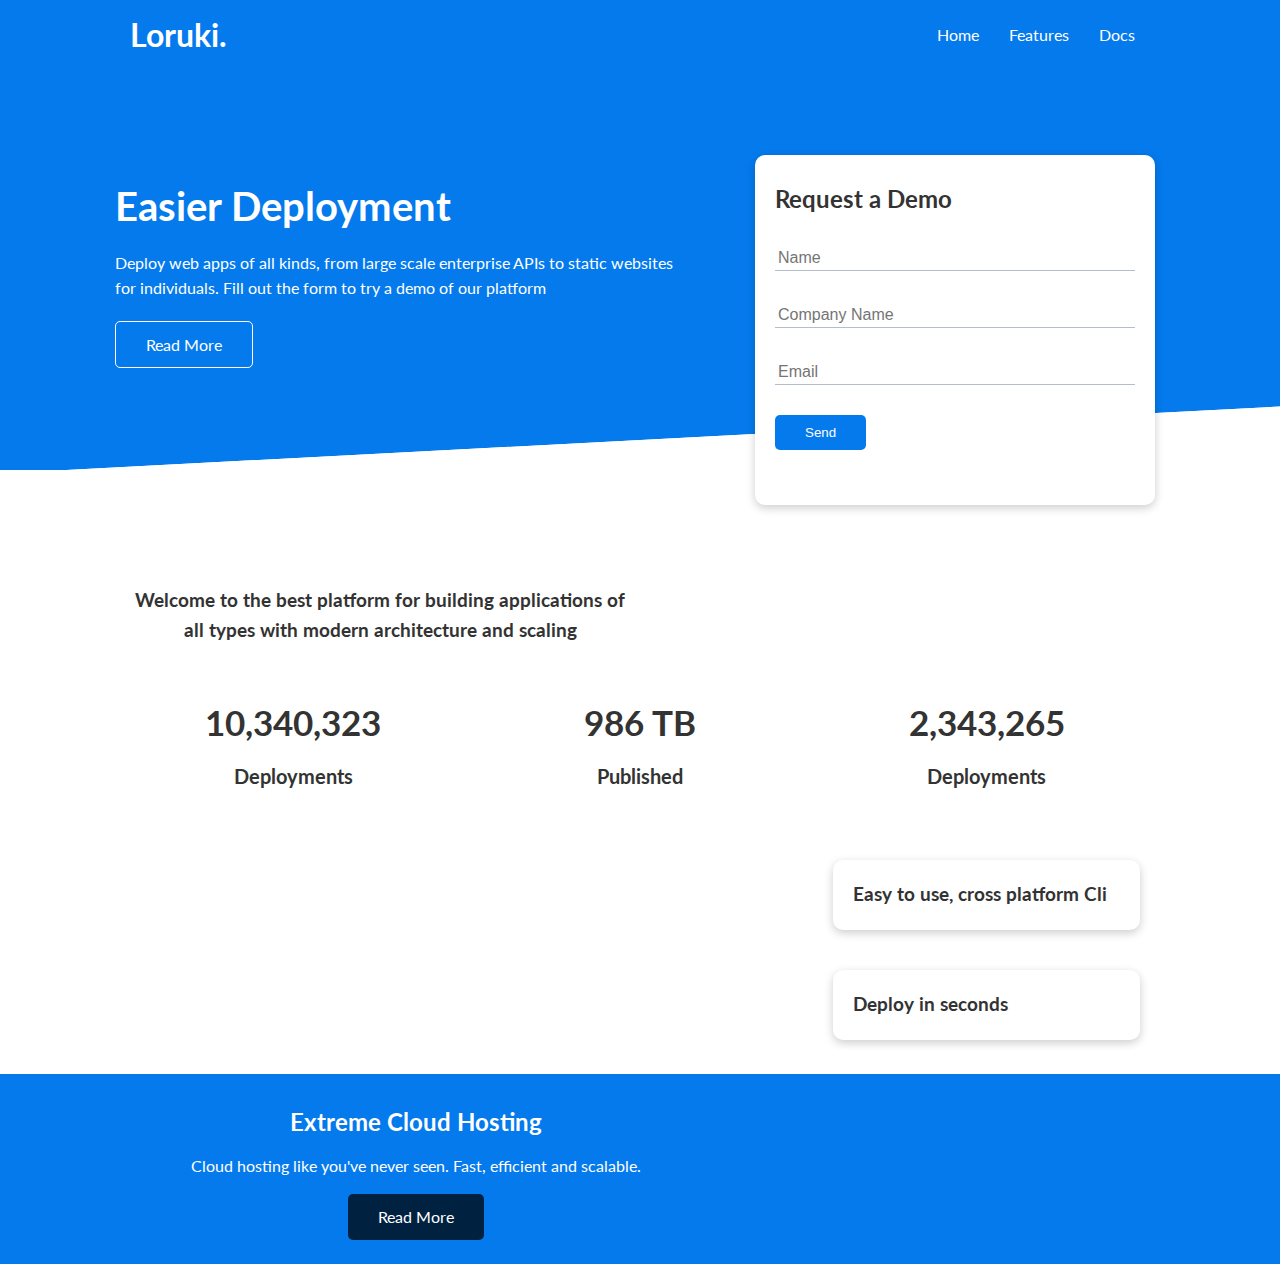
==== index.html @ 221ae25b "following along" ====
<!DOCTYPE html>
<html lang="en">
<head>
    <meta charset="UTF-8">
    <meta name="viewport" content="width=device-width, initial-scale=1.0">
    <link rel="stylesheet" href="https://cdnjs.cloudflare.com/ajax/libs/font-awesome/5.15.1/css/all.min.css" integrity="sha512-+4zCK9k+qNFUR5X+cKL9EIR+ZOhtIloNl9GIKS57V1MyNsYpYcUrUeQc9vNfzsWfV28IaLL3i96P9sdNyeRssA==" crossorigin="anonymous" />
    <link rel="stylesheet" href="./css/style.css">
    <link rel="stylesheet" href="./css/utilities.css">
    <title>Loruki | Cloud Hosting For Everyone</title>
</head>

<body>
    <div class="navbar">
        <div class="container flex">
            <h1 class="logo">Loruki.</h1>
            <nav>
                <ul>
                    <li><a href="index.html">Home</a></li>
                    <li><a href="features.html">Features</a></li>
                    <li><a href="docs.html">Docs</a></li>
                </ul>
            </nav>
        </div>
    </div>

    <section class="showcase">
        <div class="container grid">
            <div class="showcase-text">
                <h1>Easier Deployment</h1>
                <p>Deploy web apps of all kinds, from large scale enterprise APIs to static websites for individuals. Fill out the form to try a demo of our platform</p>
                <a href="features.html" class="btn btn-outline">Read More</a>
            </div>

            <div class="showcase-form card">
                <h2>Request a Demo</h2>
                <form action="">
                    <div class="form-control">
                        <input type="text" name="name" placeholder="Name" required>
                    </div>
                    <div class="form-control">
                        <input type="text" name="company" placeholder="Company Name" required>
                    </div>
                    <div class="form-control">
                        <input type="text" name="email" placeholder="Email" required>
                    </div>
                    <input type="submit" value="Send" class="btn btn-primary">
                </form>
            </div>
        </div>
    </section>

    <section class="stats">
        <div class="container">
            <h3 class="stats-heading text-center my-1">
                Welcome to the best platform for building applications of all types with modern architecture and scaling
            </h3>

            <div class="grid grid-3 text-center my-4">
                <div>
                    <i class="fas fa-server fa-3x"></i>
                    <h3>10,340,323</h3>
                    <p class="text-secondary">Deployments</p>
                </div>
                <div>
                    <i class="fas fa-upload fa-3x"></i>
                    <h3>986 TB</h3>
                    <p class="text-secondary">Published</p>
                </div>
                <div>
                    <i class="fas fa-project-diagram fa-3x"></i>
                    <h3>2,343,265</h3>
                    <p class="text-secondary">Deployments</p>
                </div>
            </div>
        </div>
    </section>

    <section class="cli">
        <div class="container grid">
            <img src="images/cli.png" alt="">
            <div class="card">
                <h3>Easy to use, cross platform Cli</h3>
            </div>
            <div class="card">
                <h3>Deploy in seconds</h3>
            </div>
        </div>
    </section>

    <section class="cloud bg-primary my-2 py-2">
        <div class="container grid">
            <div class="text-center">
                <h2 class="lg">Extreme Cloud Hosting</h2>
                <p class="lead my-1">Cloud hosting like you've never seen. Fast, efficient and scalable.</p>
                <a href="features.html" class="btn btn-dark">Read More</a>
            </div>
            <img src="images/cloud.png" alt="">
        </div>
    </section>
</body>
</html>
---- css/style.css ----
@import url('https://fonts.googleapis.com/css2?family=Lato:wght@300&display=swap');

:root {
    --primary-color: #047aed;
    --secondary-color: #1c3fa8;
    --dark-color: #002240;
    --light-color: #f4f4f4;
}

* {
    box-sizing: border-box;
    padding: 0;
    margin: 0;
}

body {
    font-family: 'Lato', sans-serif;
    color: #333;
    line-height: 1.6;
}

ul {
    list-style-type: none;
}

a {
    text-decoration: none;
    color: #333;
}

h1, h2 {
    line-height: 1.2;
    margin: 10px 0;

}

p {
    margin: 10px 0;
}

img {
    width: 100%;
}

/* Navbar */
.navbar {
    background-color: var(--primary-color);
    color: #fff;
    height: 70px;
}

.navbar .flex {
    justify-content: space-between;
}

.navbar ul {
    display: flex;
}

.navbar a {
    color: #fff;
    padding: 10px;
    margin: 0 5px;
}

.navbar a:hover {
    border-bottom: 2px #fff solid;
}

/* Showcase */
.showcase {
    height: 400px;
    background: var(--primary-color);
    color: #fff;
    position: relative;
}

.showcase h1 {
    font-size: 40px;
}

.showcase p {
    margin: 20px 0;
}

.showcase .grid {
    grid-template-columns: 55% 45%;
    gap: 30px;
    overflow: visible;
}

.showcase-form {
    position: relative;
    top: 60px;
    height: 350px;
    width: 400px;
    padding: 40px;
    z-index: 100; 
    justify-self:  flex-end;
}

.showcase-form .form-control {
    margin: 30px 0;
}

.showcase-form input[type='text'],
.showcase-form input[type='email'] {
    border: 0;
    border-bottom: 1px solid #b4becb;
    width: 100%;
    padding: 3px;
    font-size: 16px;
}

.showcase-form input:focus {
    outline: none;
}

.showcase::before, 
.showcase::after {
    content: '';
    position: absolute;
    height: 100px;
    bottom: -70px;
    right: 0;
    left: 0;
    background: #fff;
    transform: skewY(-3deg);
    -webkit-transform: skewY(-3deg);
    -moz-transform: skewY(-3deg);
    -ms-transform: skewY(-3deg);
}

/* Stats */
.stats {
    padding-top: 100px;
}

.stats-heading {
    max-width: 500px;
    margin: auto;
}

.stats .grid h3 {
    font-size: 35px;
}

.stats .grid p {
    font-size: 20px;
    font-weight: bold;
}

/* Cli */
.cli .grid {
    grid-template-columns: repeat(3, 1fr);
    grid-template-rows: repeat(2, 1fr);
}

.cli .grid > *:first-child {
    grid-column: 1 / span 2;
    grid-row: 1 /span 2;
}

/* Cloud */
.cloud .grid {
    grid-template-columns: 4fr 3fr;
}
---- css/utilities.css ----
/* Utilities */
.container {
    max-width: 1100px;
    margin: 0  auto;
    overflow: auto;
    padding: 0 40px;
}

.text-center {
    text-align: center;
}

.flex {
    display: flex;
    justify-content: center;
    align-items: center;
    height: 100%;
}

.grid {
    display: grid;
    grid-template-columns: repeat(2, 1fr);
    gap: 20px;
    justify-content: center;
    align-items: center;
    height: 100%;
}

.grid-3 {
    grid-template-columns: repeat(3, 1fr);
}

.card {
    background-color: #fff;
    color: #333;
    border-radius: 10px;
    box-shadow: 0 3px 10px rgba(0,0,0,0.2);
    padding: 20px;
    margin: 10px;
}

.btn {
    display: inline-block;
    padding: 10px 30px;
    cursor: pointer;
    background: var(--primary-color);
    color: #fff;
    border: none;
    border-radius: 5px;
}

.btn-outline {
    background: transparent;
    border: 1px #fff solid;
}

.btn:hover {
    transform: scale(0.98);
}

/* Backgrounds & Colored Buttons */
.bg-primary, .btn-primary {
    background-color: var(--primary-color);
    color: #fff;
}

.bg-secondary, .btn-secondary {
    background-color: var(--secondary-color);
    color: #fff;
}

.bg-dark, .btn-dark {
    background-color: var(--dark-color);
    color: #fff;
}

.bg-light, .btn-light {
    background-color: var(--light-color);
    color: #fff;
}
/* Margin */

.my-1 {
    margin: 1rem 0;
}

.my-2 {
    margin: 1.5rem 0;
}

.my-3 {
    margin: 2rem 0;
}

.my-4 {
    margin: 3rem 0;
}

.my-5 {
    margin: 4rem 0;
}

.m-1 {
    margin: 1rem;
}

.m-2 {
    margin: 1.5rem;
}

.m-3 {
    margin: 2rem;
}

.m-4 {
    margin: 3rem;
}

.m-5 {
    margin: 4rem;
}

/* Padding */

.py-1 {
    padding: 1rem 0;
}

.py-2 {
    padding: 1.5rem 0;
}

.py-3 {
    padding: 2rem 0;
}

.py-4 {
    padding: 3rem 0;
}

.py-5 {
    padding: 4rem 0;
}

.p-1 {
    padding: 1rem;
}

.p-2 {
    padding: 1.5rem;
}

.p-3 {
    padding: 2rem;
}

.p-4 {
    padding: 3rem;
}

.p-5 {
    padding: 4rem;
}
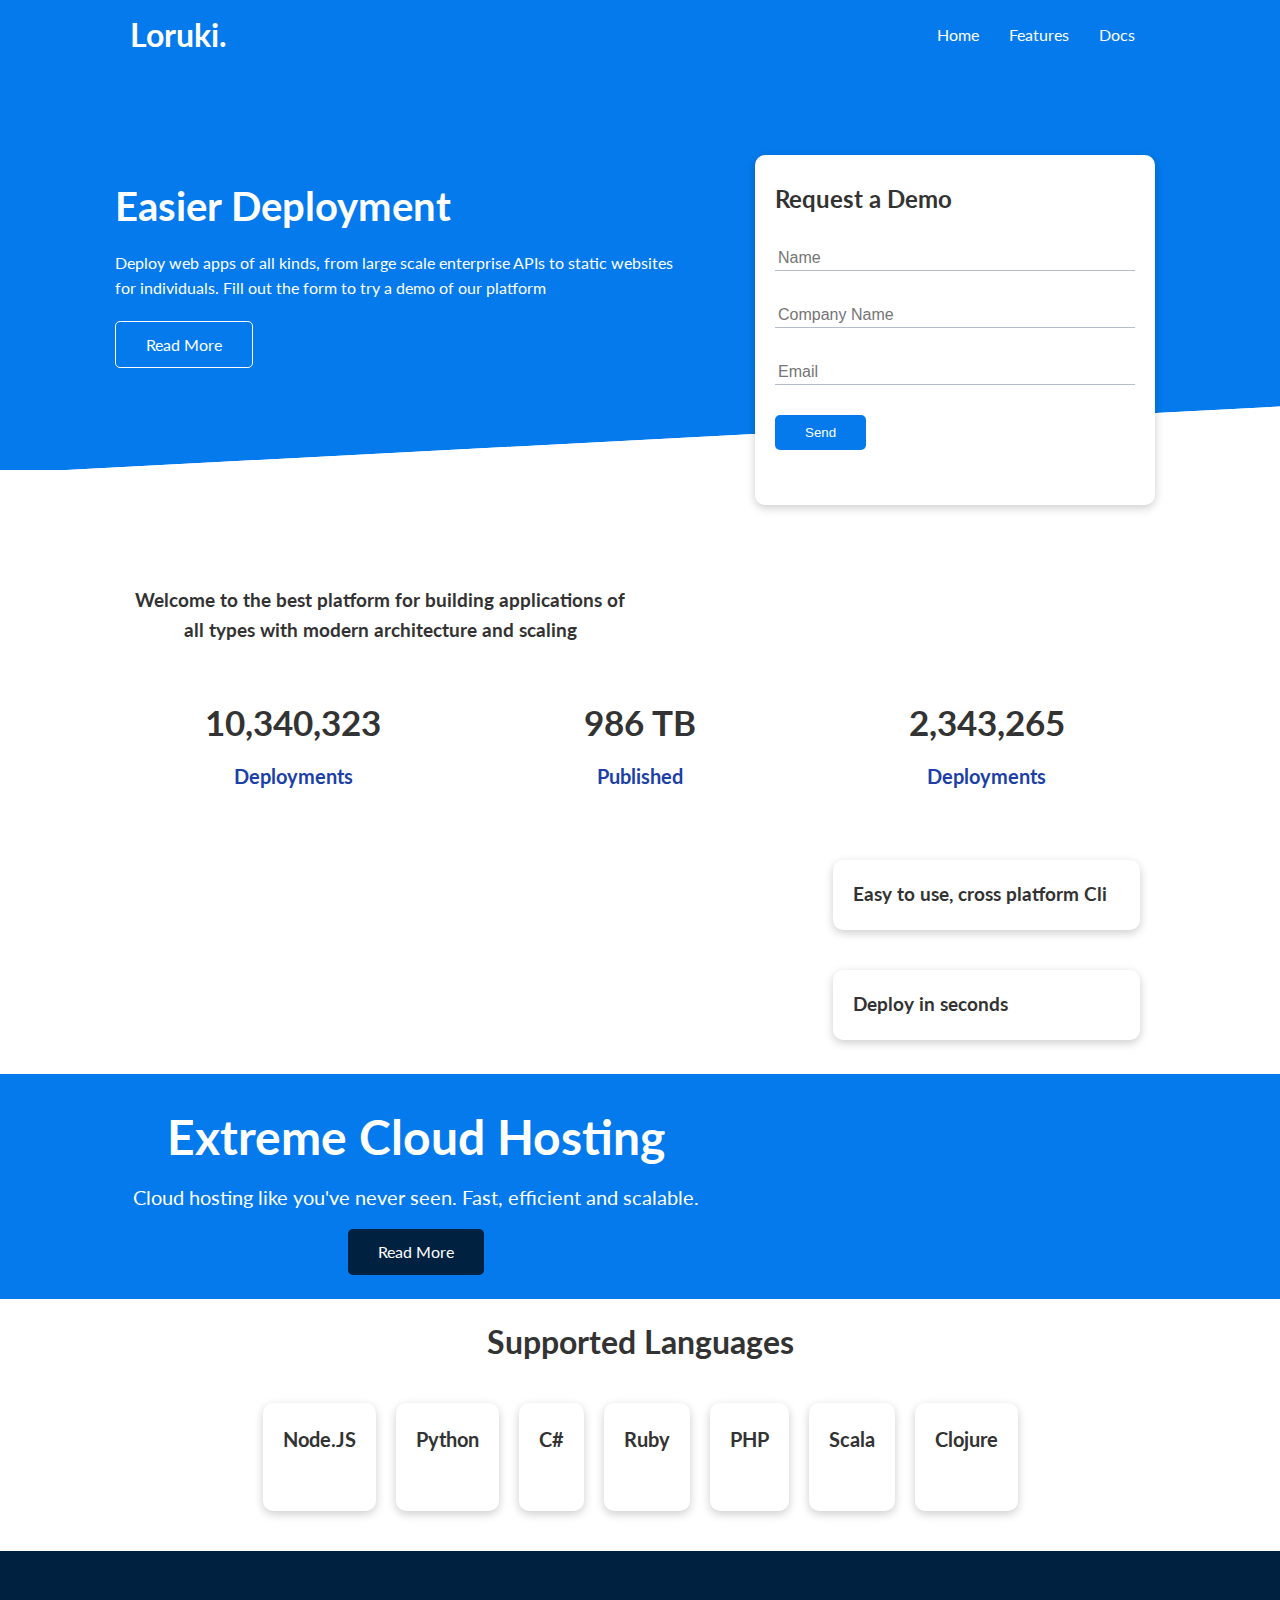
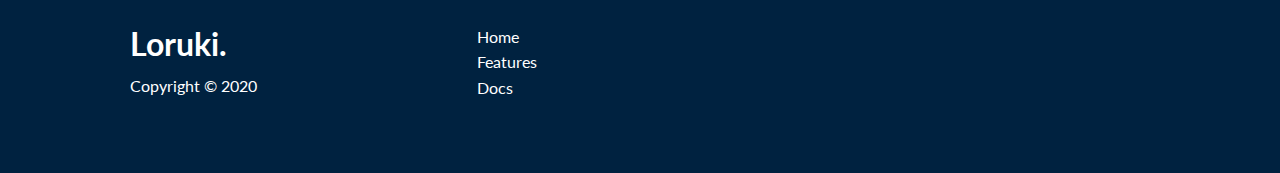
==== commit 9fd474e7: "finished tutorial" ====
--- a/index.html
+++ b/index.html
@@ -97,5 +97,63 @@
             <img src="images/cloud.png" alt="">
         </div>
     </section>
+
+    <section class="languages">
+        <h2 class="md text-center my-2">
+            Supported Languages
+        </h2>
+        <div class="container flex">
+            <div class="card">
+                <h4>Node.JS</h4>
+                <img src="images/logos/node.png" alt="">
+            </div>
+            <div class="card">
+                <h4>Python</h4>
+                <img src="images/logos/python.png" alt="">
+              </div>
+              <div class="card">
+                <h4>C#</h4>
+                <img src="images/logos/csharp.png" alt="">
+              </div>
+              <div class="card">
+                <h4>Ruby</h4>
+                <img src="images/logos/ruby.png" alt="">
+              </div>
+              <div class="card">
+                <h4>PHP</h4>
+                <img src="images/logos/php.png" alt="">
+              </div>
+              <div class="card">
+                <h4>Scala</h4>
+                <img src="images/logos/scala.png" alt="">
+              </div>
+              <div class="card">
+                <h4>Clojure</h4>
+                <img src="images/logos/clojure.png" alt="">
+              </div>
+        </div>
+    </section>
+
+    <footer class="footer bg-dark py-5">
+        <div class="container grid grid-3">
+            <div>
+                <h1>Loruki.</h1>
+                <p>Copyright &copy; 2020</p>
+            </div>
+            <nav>
+                <ul>
+                    <li><a href="index.html">Home</a></li>
+                    <li><a href="features.html">Features</a></li>
+                    <li><a href="docs.html">Docs</a></li>
+                </ul>
+            </nav>
+            <div class="social">
+                <a href="#"><i class="fab fa-github fa-2x"></i></a>
+                <a href="#"><i class="fab fa-facebook fa-2x"></i></a>
+                <a href="#"><i class="fab fa-instagram fa-2x"></i></a>
+                <a href="#"><i class="fab fa-twitter fa-2x"></i></a>
+            </div>
+        </div>
+    </footer>
 </body>
 </html>--- a/css/style.css
+++ b/css/style.css
@@ -5,6 +5,8 @@
     --secondary-color: #1c3fa8;
     --dark-color: #002240;
     --light-color: #f4f4f4;
+    --success-color: #5cb85c;
+    --error-color: #d9534f;
 }
 
 * {
@@ -40,6 +42,12 @@
 
 img {
     width: 100%;
+}
+
+code, pre {
+    background: #333;
+    color: #fff;
+    padding: 10px;
 }
 
 /* Navbar */
@@ -87,6 +95,10 @@
     grid-template-columns: 55% 45%;
     gap: 30px;
     overflow: visible;
+}
+
+.showcase-text {
+    animation: slideInFromLeft .8s ease-in;
 }
 
 .showcase-form {
@@ -97,6 +109,7 @@
     padding: 40px;
     z-index: 100; 
     justify-self:  flex-end;
+    animation: slideInFromRight .8s ease-in;
 }
 
 .showcase-form .form-control {
@@ -134,6 +147,7 @@
 /* Stats */
 .stats {
     padding-top: 100px;
+    animation: slideInFromBottom .8s ease-in;
 }
 
 .stats-heading {
@@ -164,4 +178,181 @@
 /* Cloud */
 .cloud .grid {
     grid-template-columns: 4fr 3fr;
-}+}
+
+/* Languages */
+.languages .flex {
+    flex-wrap: wrap;
+}
+
+.languages .card {
+    text-align: center;
+    margin: 18px 10px 40px;
+    transition: transform .2s ease-in;
+}
+
+.languages .card h4 {
+    font-size: 20px;
+    margin-bottom: 10px;
+}
+
+.languages .card:hover {
+    transform: translateY(-15px);
+}
+
+/* Features */
+.features-head img {
+    width: 200px;
+    justify-self: flex-end;
+}
+
+.features-sub-head img {
+    width: 300px;
+    justify-self: flex-end;
+}
+
+.features-main .card > i {
+    margin-right: 20px;;
+}
+
+.features-main .grid {
+    padding: 30px;
+}
+
+.features-main .grid > *:first-child {
+    grid-column: 1 / span 3;
+}
+
+.features-main .grid > *:nth-child(2) {
+    grid-column: 1 / span 2;
+}
+
+/* Docs */
+.docs-head img {
+    width: 200px;
+    justify-self: flex-end;
+}
+
+.docs-main h3 {
+    margin: 20px 0;
+}
+
+.docs-main .grid {
+    grid-template-columns: 1fr 2fr;
+    align-items: flex-start;
+}
+
+.docs-main nav li {
+    font-size: 17px;
+    padding-bottom: 5px;
+    margin-bottom: 5px;
+    border-bottom: 1px #ccc solid;
+}
+
+.docs-main a:hover {
+    font-weight: bold;
+}
+
+/* Footer */
+.footer .social a {
+    margin: 0 10px;
+}
+
+/* Animations */
+@keyframes slideInFromLeft {
+    0% {
+        transform: translateX(-100%);
+    }
+    100% {
+        transform: translateX(0%);
+    }
+}
+
+@keyframes slideInFromRight {
+    0% {
+        transform: translateX(100%);
+    }
+    100% {
+        transform: translateX(0%);
+    }
+}
+
+@keyframes slideInFromTop {
+    0% {
+        transform: translateY(-100%);
+    }
+    100% {
+        transform: translateY(0%);
+    }
+}
+
+@keyframes slideInFromBottom {
+    0% {
+        transform: translateY(100%);
+    }
+    100% {
+        transform: translateY(0%);
+    }
+}
+
+/* Tablet and under */
+@media(max-width: 768px) {
+    .grid,
+    .showcase .grid,
+    .stats .grid,
+    .cli .grid,
+    .cloud .grid,
+    .features-main .grid,
+    .docs-main .grid {
+        grid-template-columns: 1fr;
+        grid-template-rows: 1fr;
+    }
+
+    .showcase {
+        height: auto;
+    }
+
+    .showcase-text {
+        text-align: center; 
+        margin-top: 40px;
+    }
+
+    .showcase-form {
+        justify-self: center;
+        margin: auto; 
+    }
+
+    .cli .grid > *:first-child {
+        grid-column: 1;
+        grid-row: 1;
+    }
+    
+    .features-head, .features-sub-head, .docs-head {
+        text-align: center;
+    }
+
+    .features-head img, .features-sub-head img, .docs-head img{
+        justify-self: center;
+    }
+
+    .features-main .grid > *:first-child,
+    .features-main .grid > *:nth-child(2) {
+        grid-column: 1;
+    }
+}
+
+
+/* Mobile */
+@media(max-width: 500px) {
+    .navbar {
+        height: 110px;
+    } 
+    .navbar .flex {
+        flex-direction: column;
+    }
+    .navbar ul {
+        padding: 10px;
+        background-color: (0,0,0,0.1);
+    }
+}
+
--- a/css/utilities.css
+++ b/css/utilities.css
@@ -76,8 +76,78 @@
 
 .bg-light, .btn-light {
     background-color: var(--light-color);
-    color: #fff;
-}
+    color: #333;
+}
+
+/* Alert */
+.alert {
+    background-color: var(--light-color);
+    padding: 10px 20px;
+    font-weight: bold;
+    margin: 15px 0;
+}
+
+.alert i {
+    margin-right: 10px;
+}
+
+.alert-success {
+    background-color: var(--success-color);
+    color: white;
+} 
+
+.alert-error {
+    background-color: var(--error-color);
+    color: white;
+} 
+
+.bg-primary a,
+.btn-primary a,
+.bg-secondary a,
+.btn-secondary a,
+.bg-dark a,
+.btn-dark a {
+    color: #fff;
+}
+
+/* Text colors */
+.text-primary {
+    color: var(--primary-color);
+}
+
+.text-secondary {
+    color: var(--secondary-color);
+}
+
+.text-dark {
+    color: var(--dark-color);
+}
+
+.text-light {
+    color: var(--light-color);
+}
+
+/* Text sizes */
+.lead {
+    font-size: 20px;
+}
+
+.sm {
+    font-size: 1rem;
+}
+
+.md {
+    font-size: 2rem;
+}
+
+.lg {
+    font-size: 3rem;
+}
+
+.xl {
+    font-size: 4rem;
+}
+
 /* Margin */
 
 .my-1 {
@@ -160,4 +230,5 @@
 
 .p-5 {
     padding: 4rem;
-}+}
+
